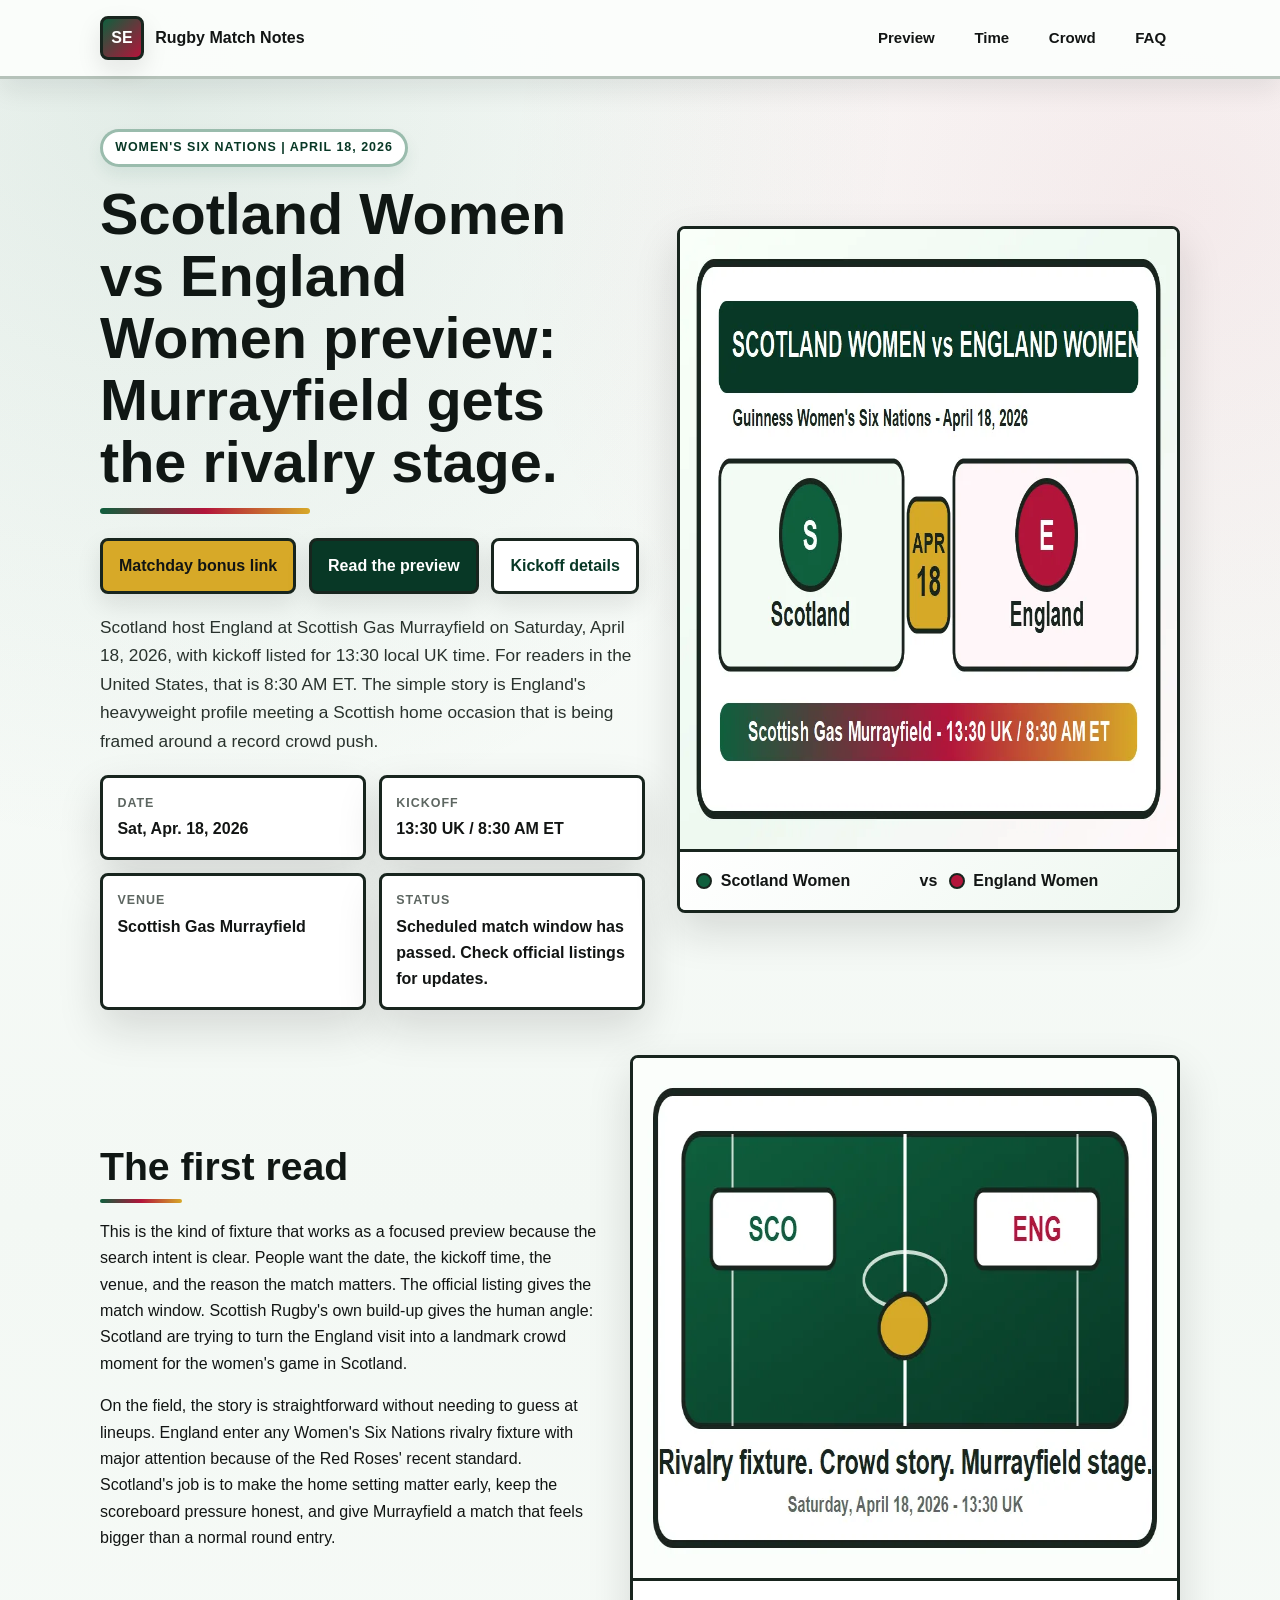
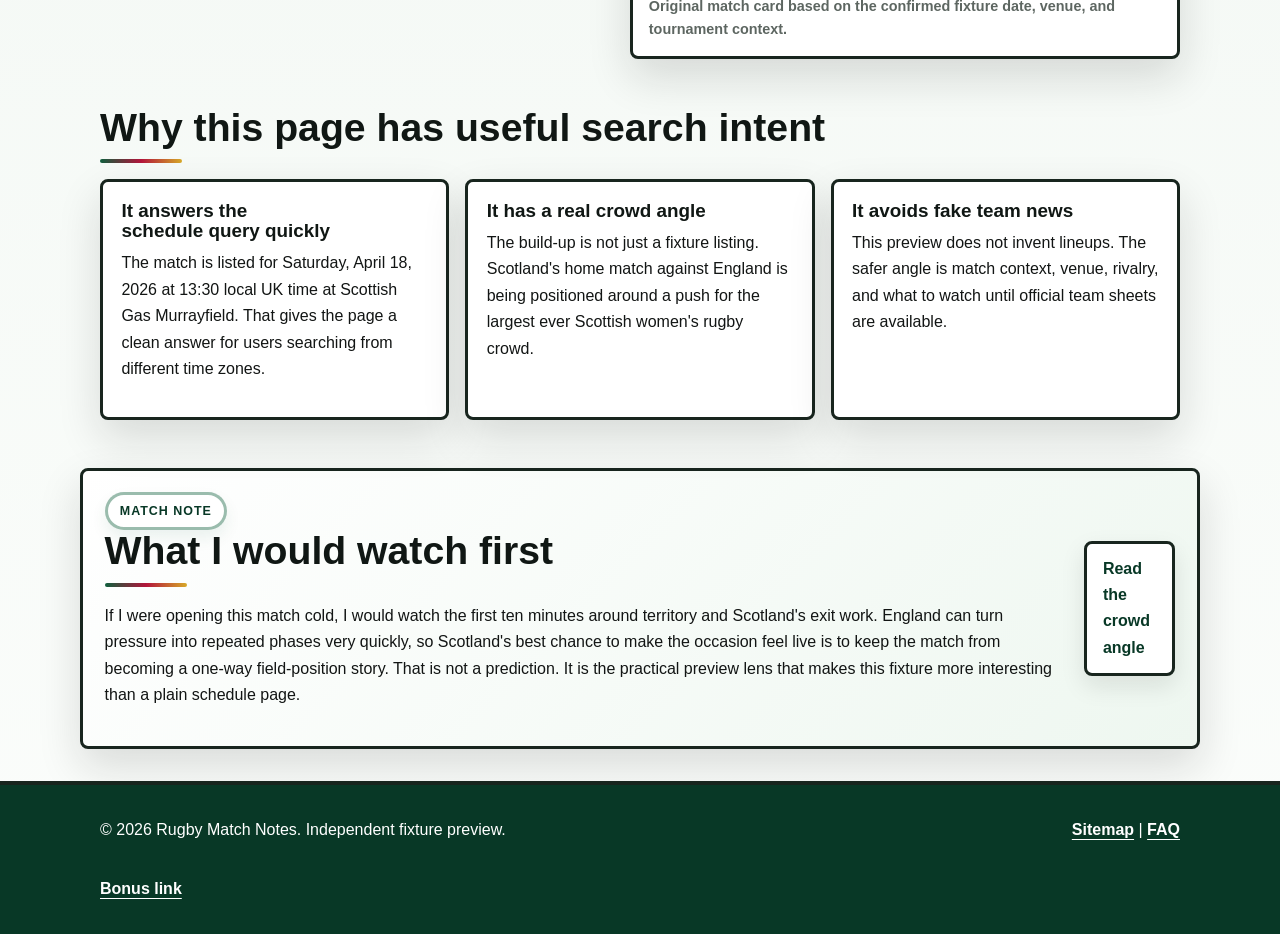
==== index.html @ 8994808e "Initial Scotland England rugby preview site" ====
<!doctype html>
<html lang="en">
  <head>
    <meta charset="utf-8">
    <meta name="viewport" content="width=device-width, initial-scale=1">
    <meta name="google-site-verification" content="zPeMqoo2h3M_oqIertTkiu1rAj5quQBwW_J42bXbuFM">
    <title>Scotland Women vs England Women Preview: April 18, 2026</title>
    <meta name="description" content="Original Scotland Women vs England Women preview for the April 18, 2026 Guinness Women's Six Nations match at Scottish Gas Murrayfield, with time, venue, matchup notes, and crowd story.">
    <link rel="canonical" href="https://zeshanalikhan.github.io/scotland-england-womens-six-nations-preview/">
    <meta property="og:title" content="Scotland Women vs England Women Preview">
    <meta property="og:description" content="Scotland host England at Scottish Gas Murrayfield on April 18, 2026 in a Women's Six Nations match with a strong rivalry and crowd angle.">
    <meta property="og:type" content="website">
    <meta property="og:url" content="https://zeshanalikhan.github.io/scotland-england-womens-six-nations-preview/">
    <meta property="og:image" content="https://zeshanalikhan.github.io/scotland-england-womens-six-nations-preview/assets/images/scotland-england-rugby-hero.webp">
    <link rel="stylesheet" href="styles.css">
    <script type="application/ld+json">
      {
        "@context": "https://schema.org",
        "@type": "SportsEvent",
        "name": "Scotland Women vs England Women",
        "startDate": "2026-04-18T13:30:00+01:00",
        "eventStatus": "https://schema.org/EventScheduled",
        "eventAttendanceMode": "https://schema.org/OfflineEventAttendanceMode",
        "sport": "Rugby union",
        "location": {
          "@type": "Place",
          "name": "Scottish Gas Murrayfield",
          "address": {
            "@type": "PostalAddress",
            "addressLocality": "Edinburgh",
            "addressCountry": "GB"
          }
        },
        "homeTeam": {
          "@type": "SportsTeam",
          "name": "Scotland Women"
        },
        "awayTeam": {
          "@type": "SportsTeam",
          "name": "England Women"
        }
      }
    </script>
  </head>
  <body>
    <a class="skip-link" href="#main">Skip to content</a>
    <header class="site-header">
      <div class="nav-wrap">
        <a class="brand" href="index.html" aria-label="Scotland England Rugby Notes home">
          <span class="brand-mark">SE</span>
          <span>Rugby Match Notes</span>
        </a>
        <nav class="nav-links" aria-label="Main navigation">
          <a href="pages/match-preview.html">Preview</a>
          <a href="pages/how-to-watch.html">Time</a>
          <a href="pages/crowd-story.html">Crowd</a>
          <a href="pages/faq.html">FAQ</a>
        </nav>
      </div>
    </header>

    <main id="main">
      <section class="hero">
        <div class="hero-inner">
          <div class="hero-copy">
            <span class="eyebrow">Women's Six Nations | April 18, 2026</span>
            <h1>Scotland Women vs England Women preview: Murrayfield gets the rivalry stage.</h1>
            <div class="cta-row">
              <a class="button bonus" href="https://www.profitablecpmratenetwork.com/j9f627innq?key=be46e17df9e34aa3b5b8e77e88a34740" rel="nofollow sponsored noopener" target="_blank">Matchday bonus link</a>
              <a class="button" href="pages/match-preview.html">Read the preview</a>
              <a class="button secondary" href="pages/how-to-watch.html">Kickoff details</a>
            </div>
            <p class="lede">Scotland host England at Scottish Gas Murrayfield on Saturday, April 18, 2026, with kickoff listed for 13:30 local UK time. For readers in the United States, that is 8:30 AM ET. The simple story is England's heavyweight profile meeting a Scottish home occasion that is being framed around a record crowd push.</p>
            <div class="quick-facts" aria-label="Match quick facts">
              <div><span>Date</span><strong>Sat, Apr. 18, 2026</strong></div>
              <div><span>Kickoff</span><strong>13:30 UK / 8:30 AM ET</strong></div>
              <div><span>Venue</span><strong>Scottish Gas Murrayfield</strong></div>
              <div><span>Status</span><strong data-event-countdown>Match window listed</strong></div>
            </div>
          </div>
          <aside class="hero-card" aria-label="Scotland England match card">
            <img src="assets/images/scotland-england-rugby-hero.webp" width="900" height="620" alt="Original Scotland Women vs England Women rugby match preview graphic">
            <div class="scoreboard">
              <div><span class="dot scotland"></span><span>Scotland Women</span></div>
              <strong>vs</strong>
              <div><span class="dot england"></span><span>England Women</span></div>
            </div>
          </aside>
        </div>
      </section>

      <section class="section">
        <div class="two-col">
          <div>
            <h2>The first read</h2>
            <p>This is the kind of fixture that works as a focused preview because the search intent is clear. People want the date, the kickoff time, the venue, and the reason the match matters. The official listing gives the match window. Scottish Rugby's own build-up gives the human angle: Scotland are trying to turn the England visit into a landmark crowd moment for the women's game in Scotland.</p>
            <p>On the field, the story is straightforward without needing to guess at lineups. England enter any Women's Six Nations rivalry fixture with major attention because of the Red Roses' recent standard. Scotland's job is to make the home setting matter early, keep the scoreboard pressure honest, and give Murrayfield a match that feels bigger than a normal round entry.</p>
          </div>
          <figure class="image-frame">
            <img src="assets/images/scotland-england-rugby-card.webp" width="820" height="520" alt="Original illustrated rugby field card for Scotland Women vs England Women at Murrayfield">
            <figcaption>Original match card based on the confirmed fixture date, venue, and tournament context.</figcaption>
          </figure>
        </div>
      </section>

      <section class="section">
        <h2>Why this page has useful search intent</h2>
        <div class="card-grid">
          <article class="panel">
            <h3>It answers the schedule query quickly</h3>
            <p>The match is listed for Saturday, April 18, 2026 at 13:30 local UK time at Scottish Gas Murrayfield. That gives the page a clean answer for users searching from different time zones.</p>
          </article>
          <article class="panel">
            <h3>It has a real crowd angle</h3>
            <p>The build-up is not just a fixture listing. Scotland's home match against England is being positioned around a push for the largest ever Scottish women's rugby crowd.</p>
          </article>
          <article class="panel">
            <h3>It avoids fake team news</h3>
            <p>This preview does not invent lineups. The safer angle is match context, venue, rivalry, and what to watch until official team sheets are available.</p>
          </article>
        </div>
      </section>

      <section class="section feature-band">
        <div>
          <span class="eyebrow">Match note</span>
          <h2>What I would watch first</h2>
          <p>If I were opening this match cold, I would watch the first ten minutes around territory and Scotland's exit work. England can turn pressure into repeated phases very quickly, so Scotland's best chance to make the occasion feel live is to keep the match from becoming a one-way field-position story. That is not a prediction. It is the practical preview lens that makes this fixture more interesting than a plain schedule page.</p>
        </div>
        <a class="button secondary" href="pages/crowd-story.html">Read the crowd angle</a>
      </section>
    </main>

    <footer class="site-footer">
      <div class="footer-inner">
        <p>&copy; <span data-year>2026</span> Rugby Match Notes. Independent fixture preview.</p>
        <p><a href="sitemap.xml">Sitemap</a> | <a href="pages/faq.html">FAQ</a></p>
      </div>
      <div class="bonus-link-wrap">
        <a class="bonus-link" href="https://www.profitablecpmratenetwork.com/j9f627innq?key=be46e17df9e34aa3b5b8e77e88a34740" rel="nofollow sponsored noopener" target="_blank">Bonus link</a>
      </div>
    </footer>
    <script src="app.js" defer></script>
  </body>
</html>
---- styles.css ----
:root {
  --ink: #121514;
  --paper: #fbfdfb;
  --panel: #ffffff;
  --muted: #5d6661;
  --line: #18251e;
  --line-soft: #b5c2b9;
  --green: #0f5f3d;
  --green-deep: #083826;
  --rose: #b3153b;
  --gold: #d7a928;
  --mist: #edf5ef;
  --shadow: 0 18px 44px rgba(18, 21, 20, 0.14);
  --soft-shadow: 0 10px 24px rgba(18, 21, 20, 0.1);
}

* {
  box-sizing: border-box;
}

html {
  scroll-behavior: smooth;
}

body {
  margin: 0;
  background:
    radial-gradient(circle at 12% 4%, rgba(15, 95, 61, 0.1), transparent 28%),
    radial-gradient(circle at 92% 8%, rgba(179, 21, 59, 0.08), transparent 26%),
    linear-gradient(180deg, #fbfdfb 0%, #f3f8f4 48%, #fbfdfb 100%);
  color: var(--ink);
  font-family: Arial, Helvetica, sans-serif;
  line-height: 1.65;
}

img {
  display: block;
  max-width: 100%;
}

a {
  color: var(--green);
  font-weight: 800;
  text-underline-offset: 0.22em;
}

a:hover {
  color: var(--rose);
}

.skip-link {
  left: 1rem;
  position: absolute;
  top: -4rem;
  z-index: 50;
}

.skip-link:focus {
  background: var(--gold);
  border: 3px solid var(--line);
  color: var(--ink);
  padding: 0.75rem 1rem;
  top: 1rem;
}

.site-header {
  background: rgba(251, 253, 251, 0.95);
  border-bottom: 3px solid var(--line-soft);
  box-shadow: 0 12px 26px rgba(18, 21, 20, 0.08);
  position: sticky;
  top: 0;
  z-index: 20;
}

.nav-wrap,
.hero-inner,
.section,
.footer-inner,
.article {
  margin: 0 auto;
  max-width: 1120px;
  padding: 0 1.25rem;
}

.nav-wrap {
  align-items: center;
  display: flex;
  gap: 1rem;
  justify-content: space-between;
  min-height: 76px;
}

.brand {
  align-items: center;
  color: var(--ink);
  display: inline-flex;
  font-weight: 900;
  gap: 0.7rem;
  text-decoration: none;
}

.brand-mark {
  align-items: center;
  background: linear-gradient(135deg, var(--green), var(--rose));
  border: 3px solid var(--line);
  border-radius: 8px;
  box-shadow: var(--soft-shadow);
  color: #fff;
  display: inline-flex;
  height: 44px;
  justify-content: center;
  letter-spacing: 0;
  width: 44px;
}

.nav-links {
  align-items: center;
  display: flex;
  flex-wrap: wrap;
  gap: 0.75rem;
  justify-content: flex-end;
}

.nav-links a {
  border: 2px solid transparent;
  border-radius: 999px;
  color: var(--ink);
  font-size: 0.94rem;
  padding: 0.48rem 0.74rem;
  text-decoration: none;
}

.nav-links a:hover {
  background: var(--mist);
  border-color: rgba(15, 95, 61, 0.25);
}

.hero {
  padding: 3.1rem 0 2.8rem;
}

.hero-inner {
  align-items: center;
  display: grid;
  gap: 2rem;
  grid-template-columns: minmax(0, 1.04fr) minmax(300px, 0.96fr);
}

.eyebrow {
  align-items: center;
  background: #fff;
  border: 3px solid rgba(15, 95, 61, 0.42);
  border-radius: 999px;
  box-shadow: 0 8px 16px rgba(15, 95, 61, 0.08);
  color: var(--green-deep);
  display: inline-flex;
  font-size: 0.78rem;
  font-weight: 900;
  letter-spacing: 0.08em;
  padding: 0.36rem 0.76rem;
  text-transform: uppercase;
}

h1,
h2,
h3 {
  color: #101714;
  letter-spacing: 0;
  line-height: 1.08;
  text-wrap: balance;
}

h1 {
  font-size: 3.6rem;
  font-weight: 900;
  margin: 1rem 0 1rem;
}

h2 {
  font-size: 2.45rem;
  font-weight: 900;
  margin: 0 0 1rem;
}

h3 {
  font-size: 1.18rem;
  font-weight: 900;
  margin: 0 0 0.55rem;
}

h1::after,
h2::after {
  background: linear-gradient(90deg, var(--green), var(--rose), var(--gold));
  border-radius: 999px;
  content: "";
  display: block;
}

h1::after {
  height: 6px;
  margin-top: 0.9rem;
  width: min(210px, 38vw);
}

h2::after {
  height: 4px;
  margin-top: 0.65rem;
  width: 82px;
}

p {
  margin: 0 0 1rem;
}

.lede {
  color: #29322d;
  font-size: 1.08rem;
  margin-top: 1.15rem;
  max-width: 780px;
}

.cta-row {
  display: flex;
  flex-wrap: wrap;
  gap: 0.8rem;
  margin: 1.5rem 0 0;
}

.button {
  align-items: center;
  background: var(--green-deep);
  border: 3px solid var(--line);
  border-radius: 8px;
  box-shadow: var(--soft-shadow);
  color: #fff;
  display: inline-flex;
  font-weight: 900;
  justify-content: center;
  min-height: 48px;
  padding: 0.75rem 1rem;
  text-decoration: none;
}

.button:hover {
  background: var(--rose);
  color: #fff;
  transform: translateY(-1px);
}

.button.secondary {
  background: #fff;
  color: var(--green-deep);
}

.button.bonus {
  background: var(--gold);
  color: var(--ink);
}

.quick-facts {
  display: grid;
  gap: 0.8rem;
  grid-template-columns: repeat(2, minmax(0, 1fr));
  margin-top: 1.25rem;
}

.quick-facts div,
.panel,
.image-frame,
.hero-card,
.info-table,
.feature-band {
  background: var(--panel);
  border: 3px solid var(--line);
  border-radius: 8px;
  box-shadow: var(--shadow);
}

.quick-facts div {
  padding: 0.9rem;
}

.quick-facts span,
.info-table span {
  color: var(--muted);
  display: block;
  font-size: 0.78rem;
  font-weight: 900;
  letter-spacing: 0.08em;
  text-transform: uppercase;
}

.quick-facts strong {
  display: block;
  margin-top: 0.18rem;
}

.hero-card {
  overflow: hidden;
  position: relative;
}

.hero-card img,
.image-frame img {
  width: 100%;
}

.scoreboard {
  align-items: center;
  background: linear-gradient(135deg, #ffffff, #eef7f0);
  border-top: 3px solid var(--line);
  display: grid;
  gap: 0.7rem;
  grid-template-columns: 1fr auto 1fr;
  padding: 1rem;
}

.scoreboard div {
  align-items: center;
  display: flex;
  gap: 0.55rem;
  font-weight: 900;
}

.dot {
  border: 2px solid var(--line);
  border-radius: 50%;
  display: inline-flex;
  height: 16px;
  width: 16px;
}

.scotland {
  background: var(--green);
}

.england {
  background: var(--rose);
}

.section {
  padding-bottom: 3rem;
}

.two-col {
  align-items: center;
  display: grid;
  gap: 2rem;
  grid-template-columns: minmax(0, 0.95fr) minmax(300px, 1.05fr);
}

.image-frame {
  margin: 0;
  overflow: hidden;
}

.image-frame figcaption {
  border-top: 3px solid var(--line);
  color: var(--muted);
  font-size: 0.9rem;
  font-weight: 700;
  padding: 0.85rem 1rem;
}

.card-grid {
  display: grid;
  gap: 1rem;
  grid-template-columns: repeat(3, minmax(0, 1fr));
}

.panel {
  padding: 1.15rem;
}

.feature-band {
  align-items: center;
  background: linear-gradient(135deg, #ffffff, #eef7f0);
  display: flex;
  gap: 1.5rem;
  justify-content: space-between;
  padding: 1.35rem;
}

.article {
  padding-bottom: 3.5rem;
  padding-top: 3.5rem;
}

.article .panel {
  margin-bottom: 1rem;
}

.info-table {
  display: grid;
  margin: 1.5rem 0;
  overflow: hidden;
}

.info-table div {
  align-items: center;
  border-bottom: 2px solid var(--line-soft);
  display: grid;
  gap: 1rem;
  grid-template-columns: minmax(130px, 0.4fr) 1fr;
  padding: 0.95rem 1rem;
}

.info-table div:last-child {
  border-bottom: 0;
}

.faq-list h2 {
  font-size: 1.4rem;
}

.site-footer {
  background: var(--green-deep);
  border-top: 4px solid var(--line);
  color: #fff;
  margin-top: 2rem;
  padding: 2rem 0;
}

.site-footer a {
  color: #fff;
}

.footer-inner {
  align-items: center;
  display: flex;
  gap: 1rem;
  justify-content: space-between;
}

.bonus-link-wrap {
  margin: 1rem auto 0;
  max-width: 1120px;
  padding: 0 1.25rem;
}

.bonus-link {
  color: #f7df82;
}

.error-page {
  display: grid;
  min-height: 100vh;
  place-items: center;
  padding: 1.25rem;
}

.centered {
  max-width: 680px;
  text-align: center;
}

@media (max-width: 860px) {
  .hero-inner,
  .two-col,
  .card-grid,
  .feature-band {
    grid-template-columns: 1fr;
  }

  .feature-band {
    display: grid;
  }

  h1 {
    font-size: 2.7rem;
  }

  h2 {
    font-size: 2rem;
  }

  .quick-facts {
    grid-template-columns: 1fr;
  }

  .footer-inner,
  .nav-wrap {
    align-items: flex-start;
    flex-direction: column;
    padding-bottom: 1rem;
    padding-top: 1rem;
  }

  .nav-links {
    justify-content: flex-start;
  }
}

@media (max-width: 540px) {
  .hero {
    padding-top: 2.3rem;
  }

  h1 {
    font-size: 2.25rem;
  }

  .scoreboard,
  .info-table div {
    grid-template-columns: 1fr;
  }

  .scoreboard strong {
    justify-self: start;
  }
}
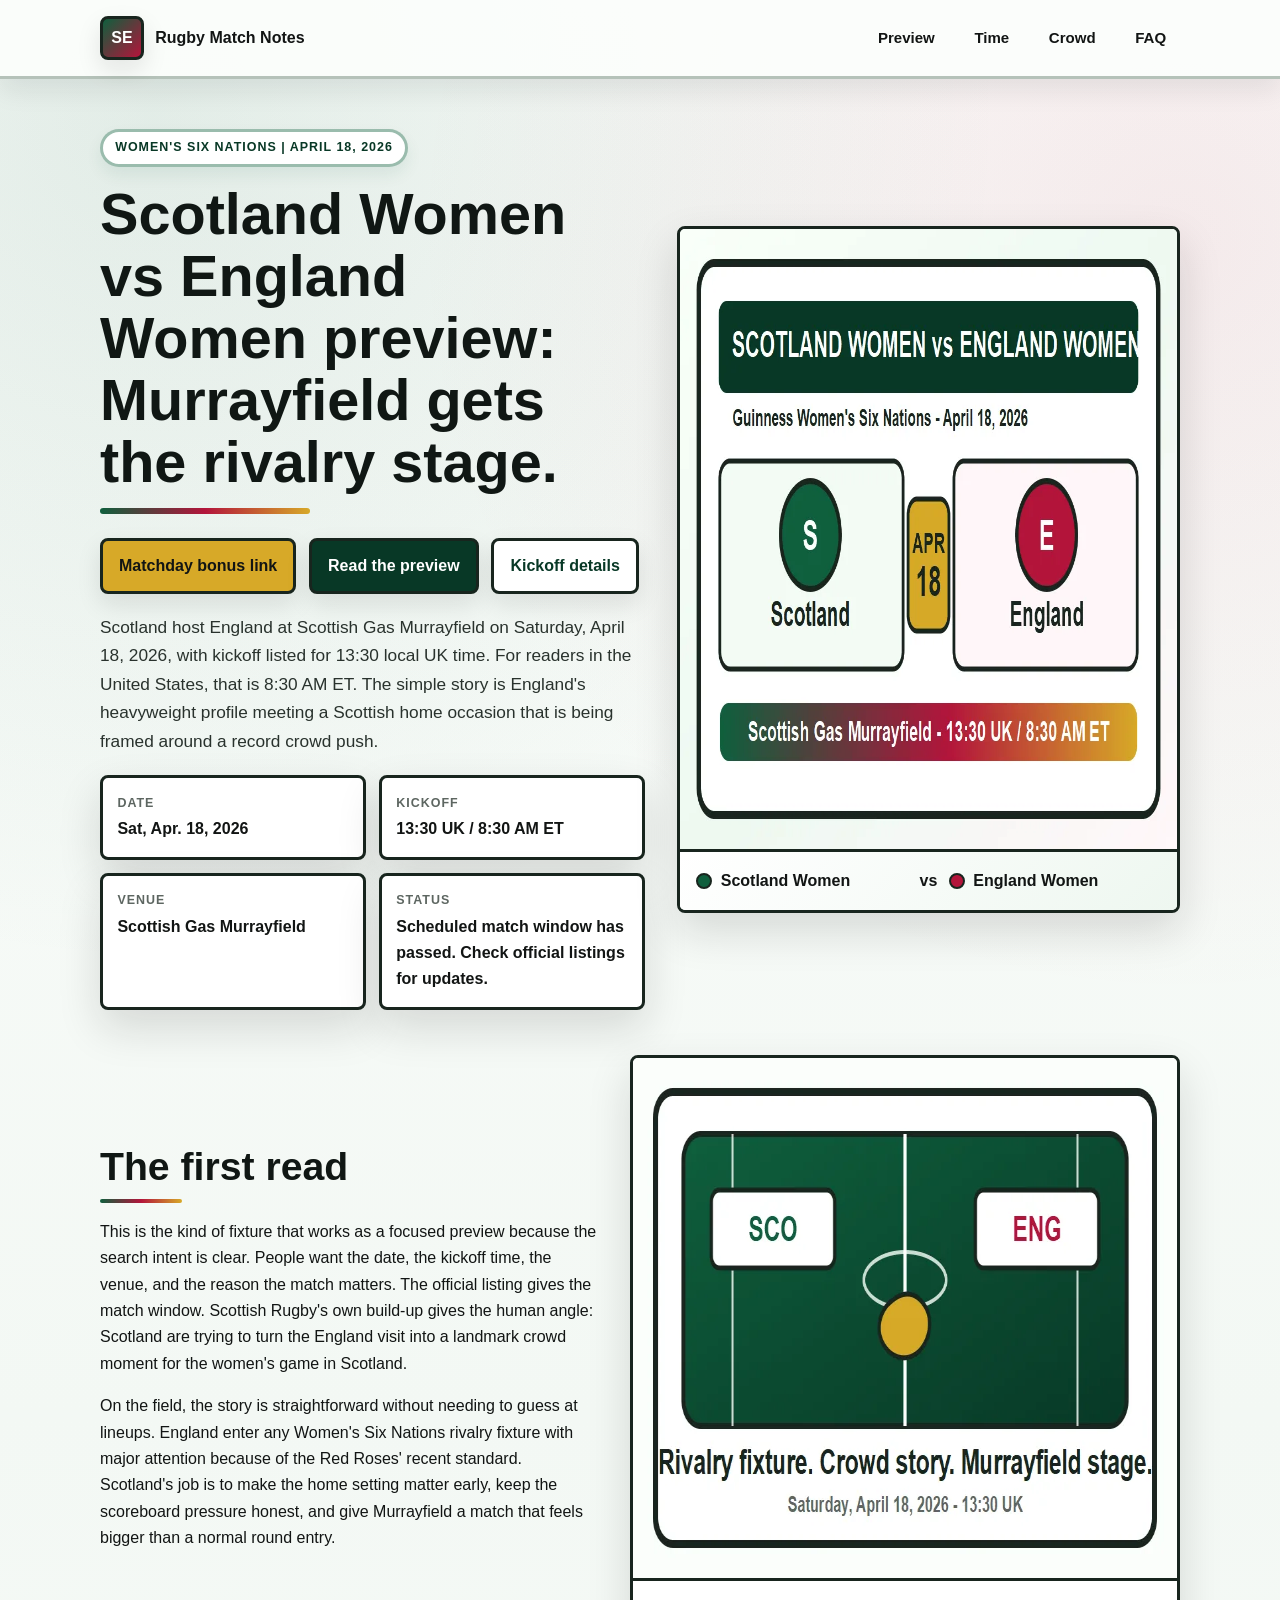
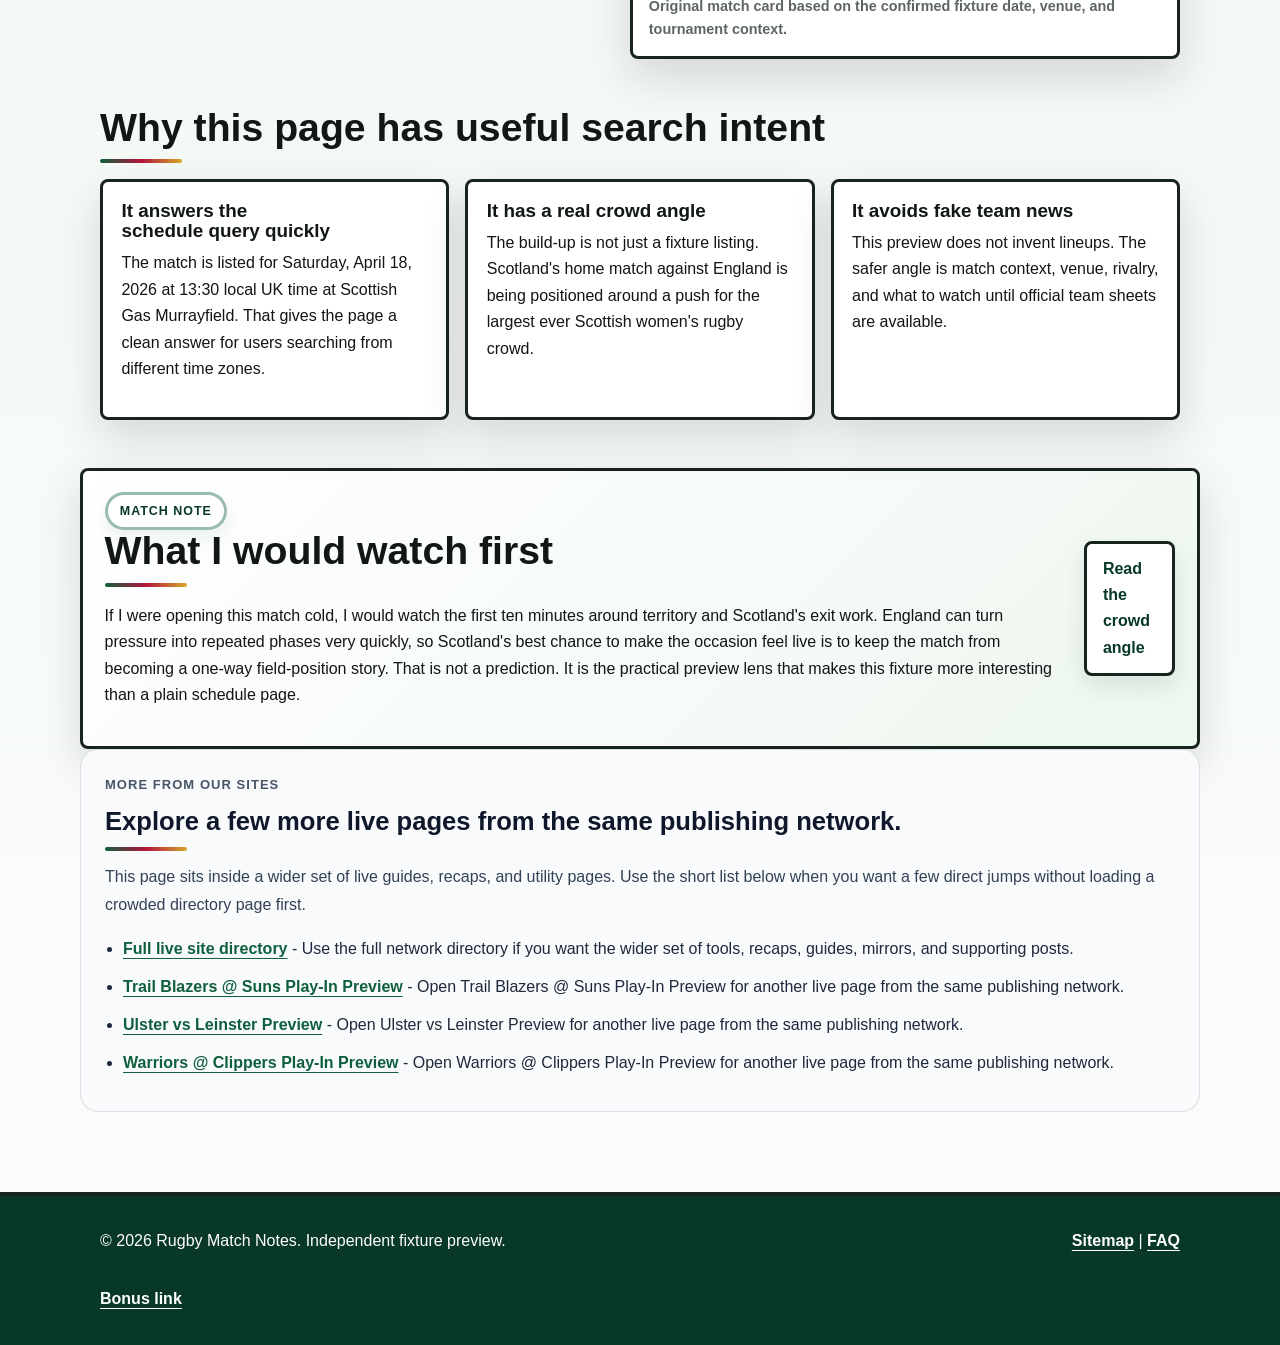
==== commit 0fb7d857: "Add owned network links" ====
--- a/index.html
+++ b/index.html
@@ -129,6 +129,24 @@
         </div>
         <a class="button secondary" href="pages/crowd-story.html">Read the crowd angle</a>
       </section>
+
+      <!-- NETWORK_LINKS_START -->
+      <section data-network-links="true" aria-labelledby="network-links-heading" style="padding:0 0 48px;">
+        <div style="width:min(1120px, calc(100% - 32px)); margin:0 auto;">
+          <div style="border:1px solid rgba(15, 23, 42, 0.12); background:#f8fafc; border-radius:18px; padding:24px;">
+            <p style="margin:0 0 10px; font-size:13px; font-weight:800; letter-spacing:0.08em; text-transform:uppercase; color:#475569;">More from our sites</p>
+            <h2 id="network-links-heading" style="margin:0 0 12px; font-size:clamp(1.5rem, 2vw, 1.9rem); line-height:1.2; color:#0f172a;">Explore a few more live pages from the same publishing network.</h2>
+            <p style="margin:0 0 16px; color:#334155; line-height:1.75;">This page sits inside a wider set of live guides, recaps, and utility pages. Use the short list below when you want a few direct jumps without loading a crowded directory page first.</p>
+            <ul style="margin:0; padding-left:18px; color:#1e293b; line-height:1.75;">
+          <li style="margin:0 0 10px;"><a href="https://zeshanalikhan.github.io/creator-app-hub-site/pages/site-directory.html">Full live site directory</a> - Use the full network directory if you want the wider set of tools, recaps, guides, mirrors, and supporting posts.</li>
+          <li style="margin:0 0 10px;"><a href="https://zeshanalikhan.github.io/trail-blazers-suns-play-in-preview/">Trail Blazers @ Suns Play-In Preview</a> - Open Trail Blazers @ Suns Play-In Preview for another live page from the same publishing network.</li>
+          <li style="margin:0 0 10px;"><a href="https://zeshanalikhan.github.io/ulster-leinster-urc-preview/">Ulster vs Leinster Preview</a> - Open Ulster vs Leinster Preview for another live page from the same publishing network.</li>
+          <li style="margin:0 0 10px;"><a href="https://zeshanalikhan.github.io/warriors-clippers-play-in-preview/">Warriors @ Clippers Play-In Preview</a> - Open Warriors @ Clippers Play-In Preview for another live page from the same publishing network.</li>
+            </ul>
+          </div>
+        </div>
+      </section>
+      <!-- NETWORK_LINKS_END -->
     </main>
 
     <footer class="site-footer">
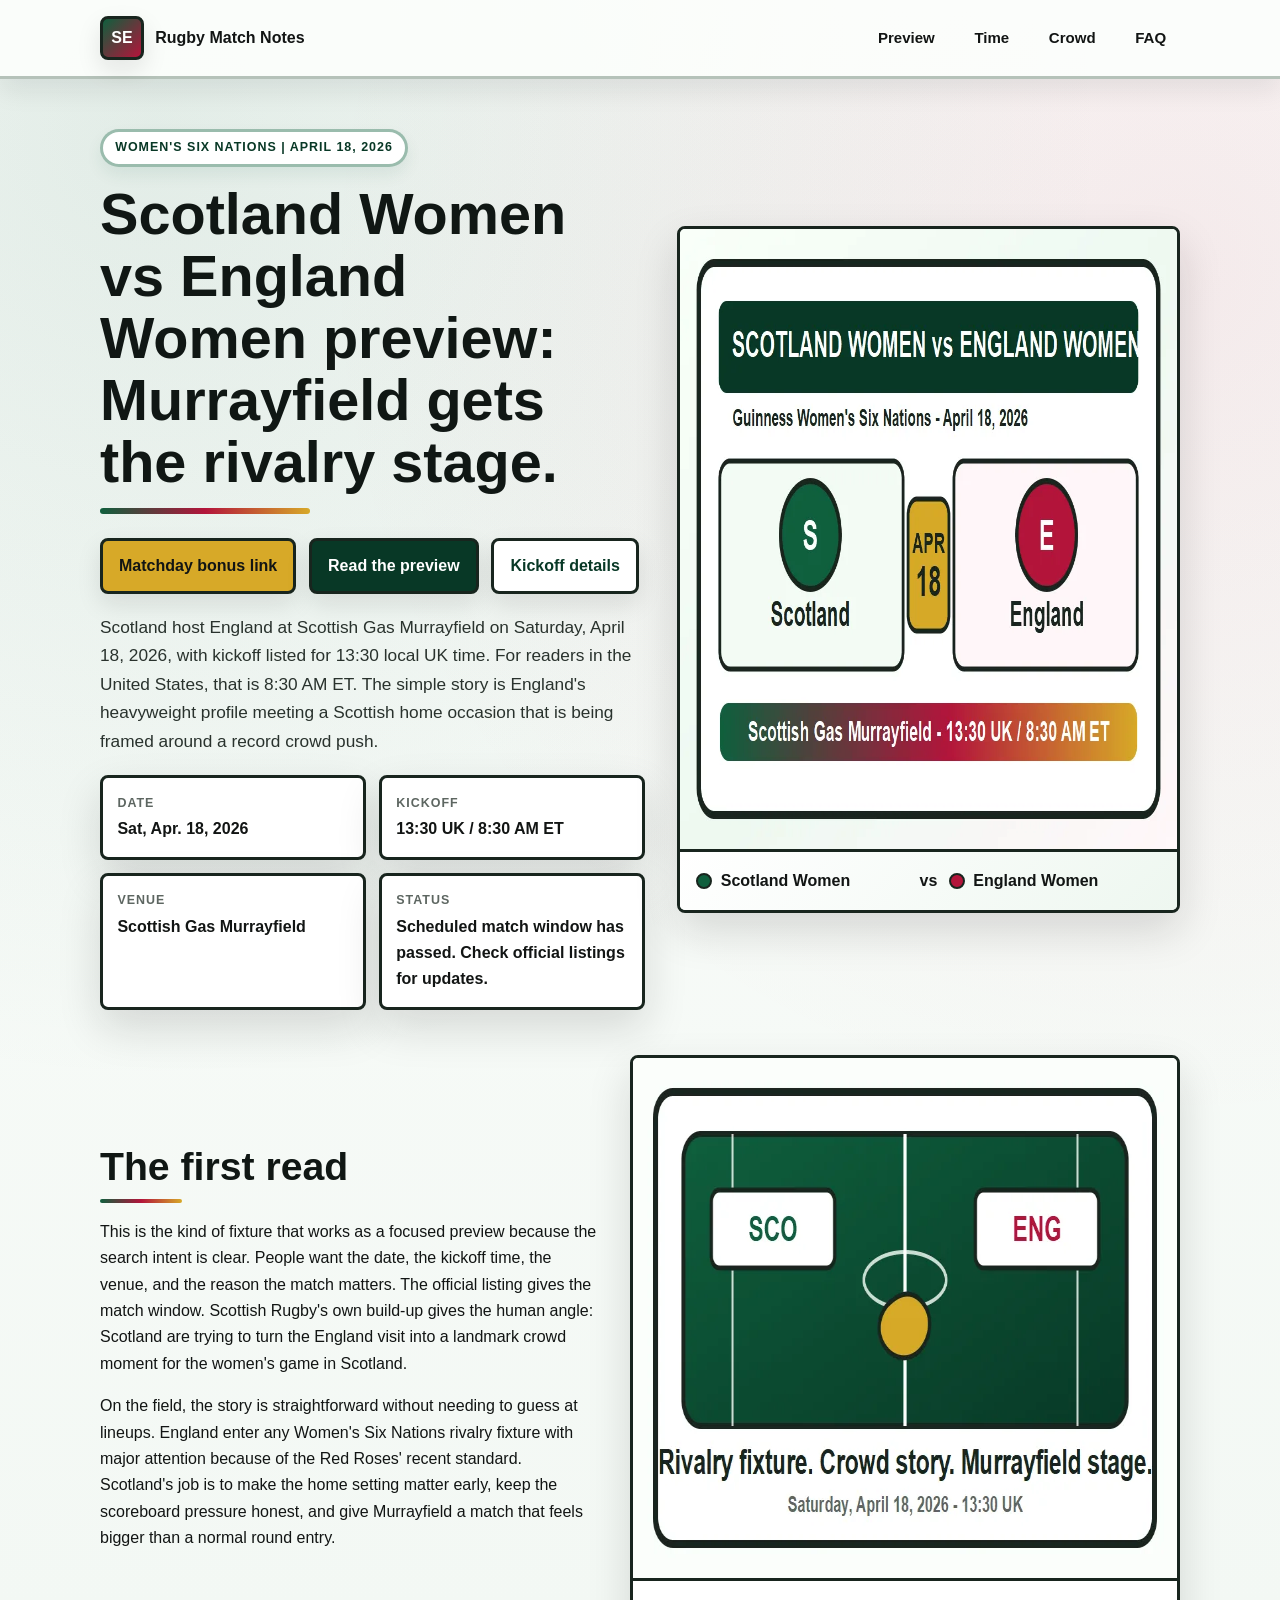
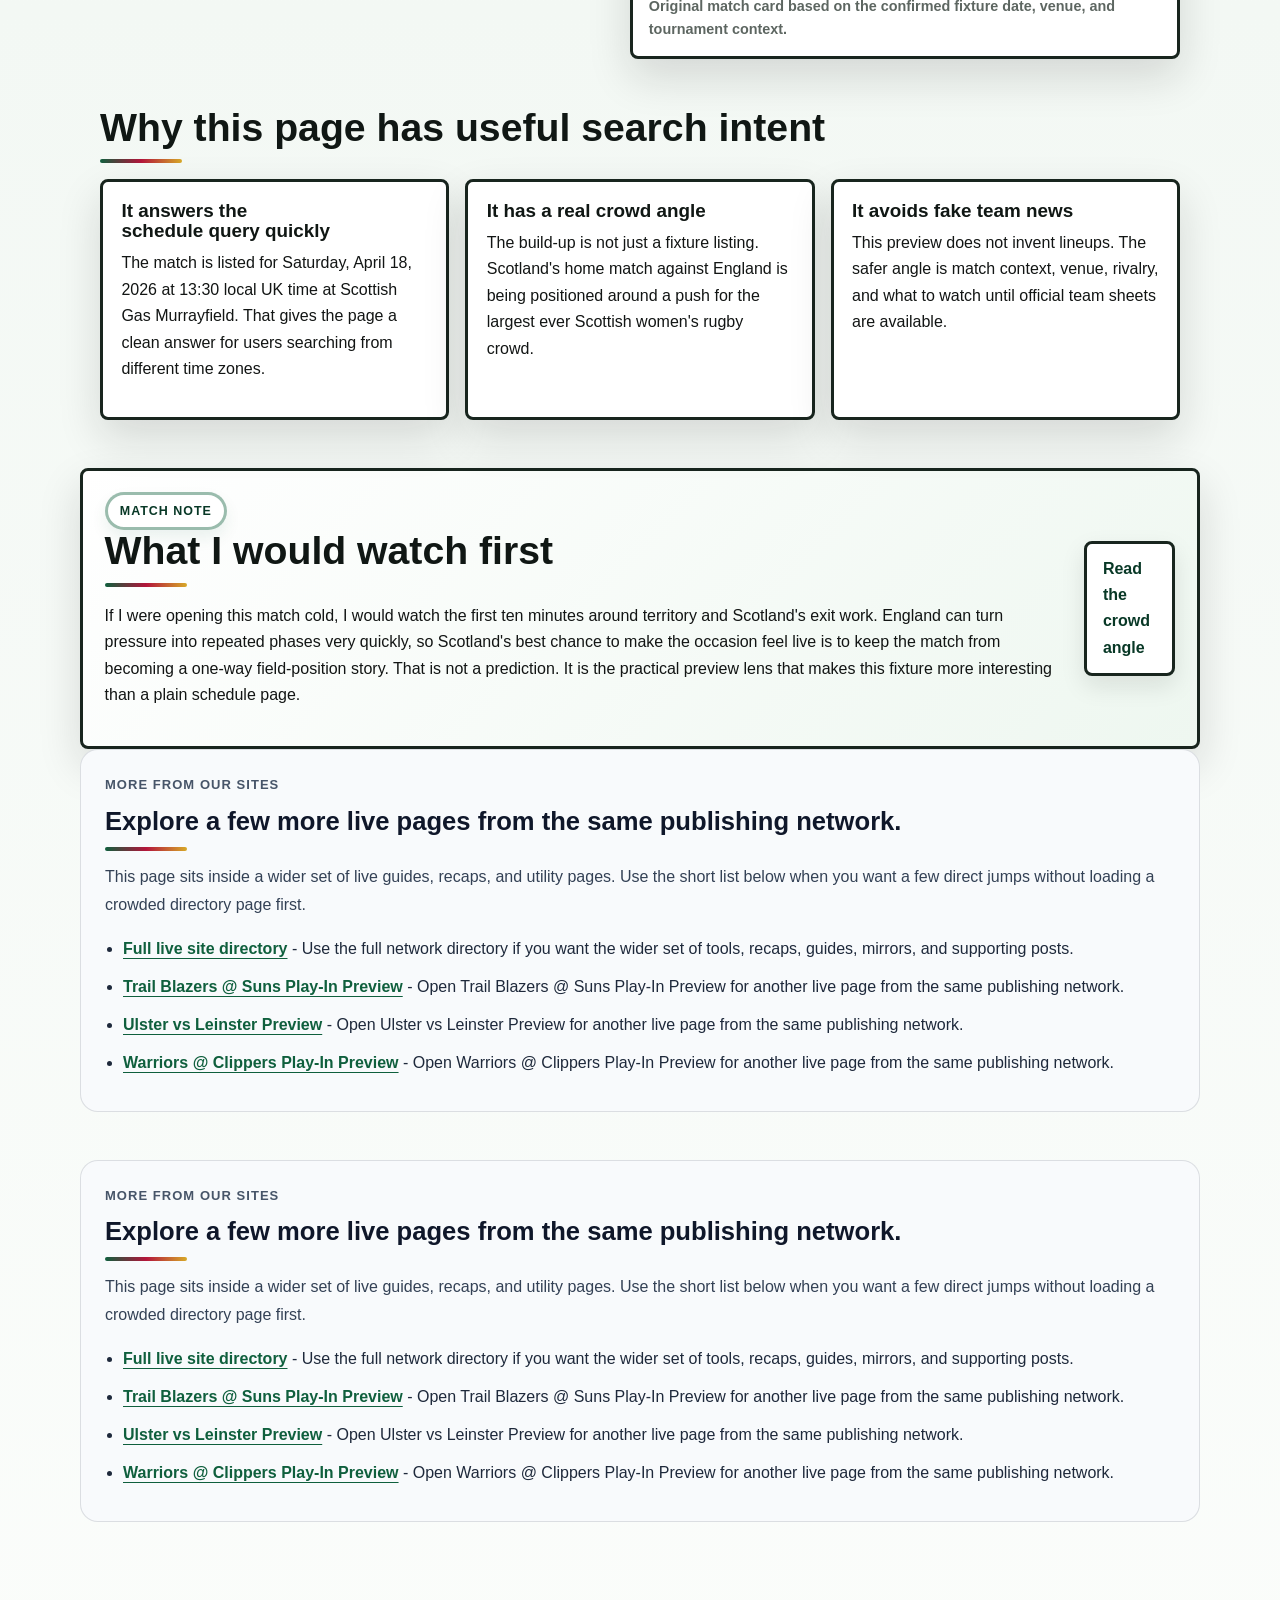
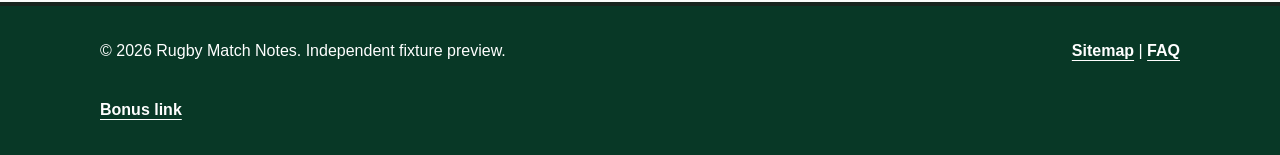
==== commit 46b8bbaa: "Add owned network links" ====
--- a/index.html
+++ b/index.html
@@ -147,6 +147,24 @@
         </div>
       </section>
       <!-- NETWORK_LINKS_END -->
+    
+      <!-- NETWORK_LINKS_START -->
+      <section data-network-links="true" aria-labelledby="network-links-heading" style="padding:0 0 48px;">
+        <div style="width:min(1120px, calc(100% - 32px)); margin:0 auto;">
+          <div style="border:1px solid rgba(15, 23, 42, 0.12); background:#f8fafc; border-radius:18px; padding:24px;">
+            <p style="margin:0 0 10px; font-size:13px; font-weight:800; letter-spacing:0.08em; text-transform:uppercase; color:#475569;">More from our sites</p>
+            <h2 id="network-links-heading" style="margin:0 0 12px; font-size:clamp(1.5rem, 2vw, 1.9rem); line-height:1.2; color:#0f172a;">Explore a few more live pages from the same publishing network.</h2>
+            <p style="margin:0 0 16px; color:#334155; line-height:1.75;">This page sits inside a wider set of live guides, recaps, and utility pages. Use the short list below when you want a few direct jumps without loading a crowded directory page first.</p>
+            <ul style="margin:0; padding-left:18px; color:#1e293b; line-height:1.75;">
+          <li style="margin:0 0 10px;"><a href="https://zeshanalikhan.github.io/creator-app-hub-site/pages/site-directory.html">Full live site directory</a> - Use the full network directory if you want the wider set of tools, recaps, guides, mirrors, and supporting posts.</li>
+          <li style="margin:0 0 10px;"><a href="https://zeshanalikhan.github.io/trail-blazers-suns-play-in-preview/">Trail Blazers @ Suns Play-In Preview</a> - Open Trail Blazers @ Suns Play-In Preview for another live page from the same publishing network.</li>
+          <li style="margin:0 0 10px;"><a href="https://zeshanalikhan.github.io/ulster-leinster-urc-preview/">Ulster vs Leinster Preview</a> - Open Ulster vs Leinster Preview for another live page from the same publishing network.</li>
+          <li style="margin:0 0 10px;"><a href="https://zeshanalikhan.github.io/warriors-clippers-play-in-preview/">Warriors @ Clippers Play-In Preview</a> - Open Warriors @ Clippers Play-In Preview for another live page from the same publishing network.</li>
+            </ul>
+          </div>
+        </div>
+      </section>
+      <!-- NETWORK_LINKS_END -->
     </main>
 
     <footer class="site-footer">
